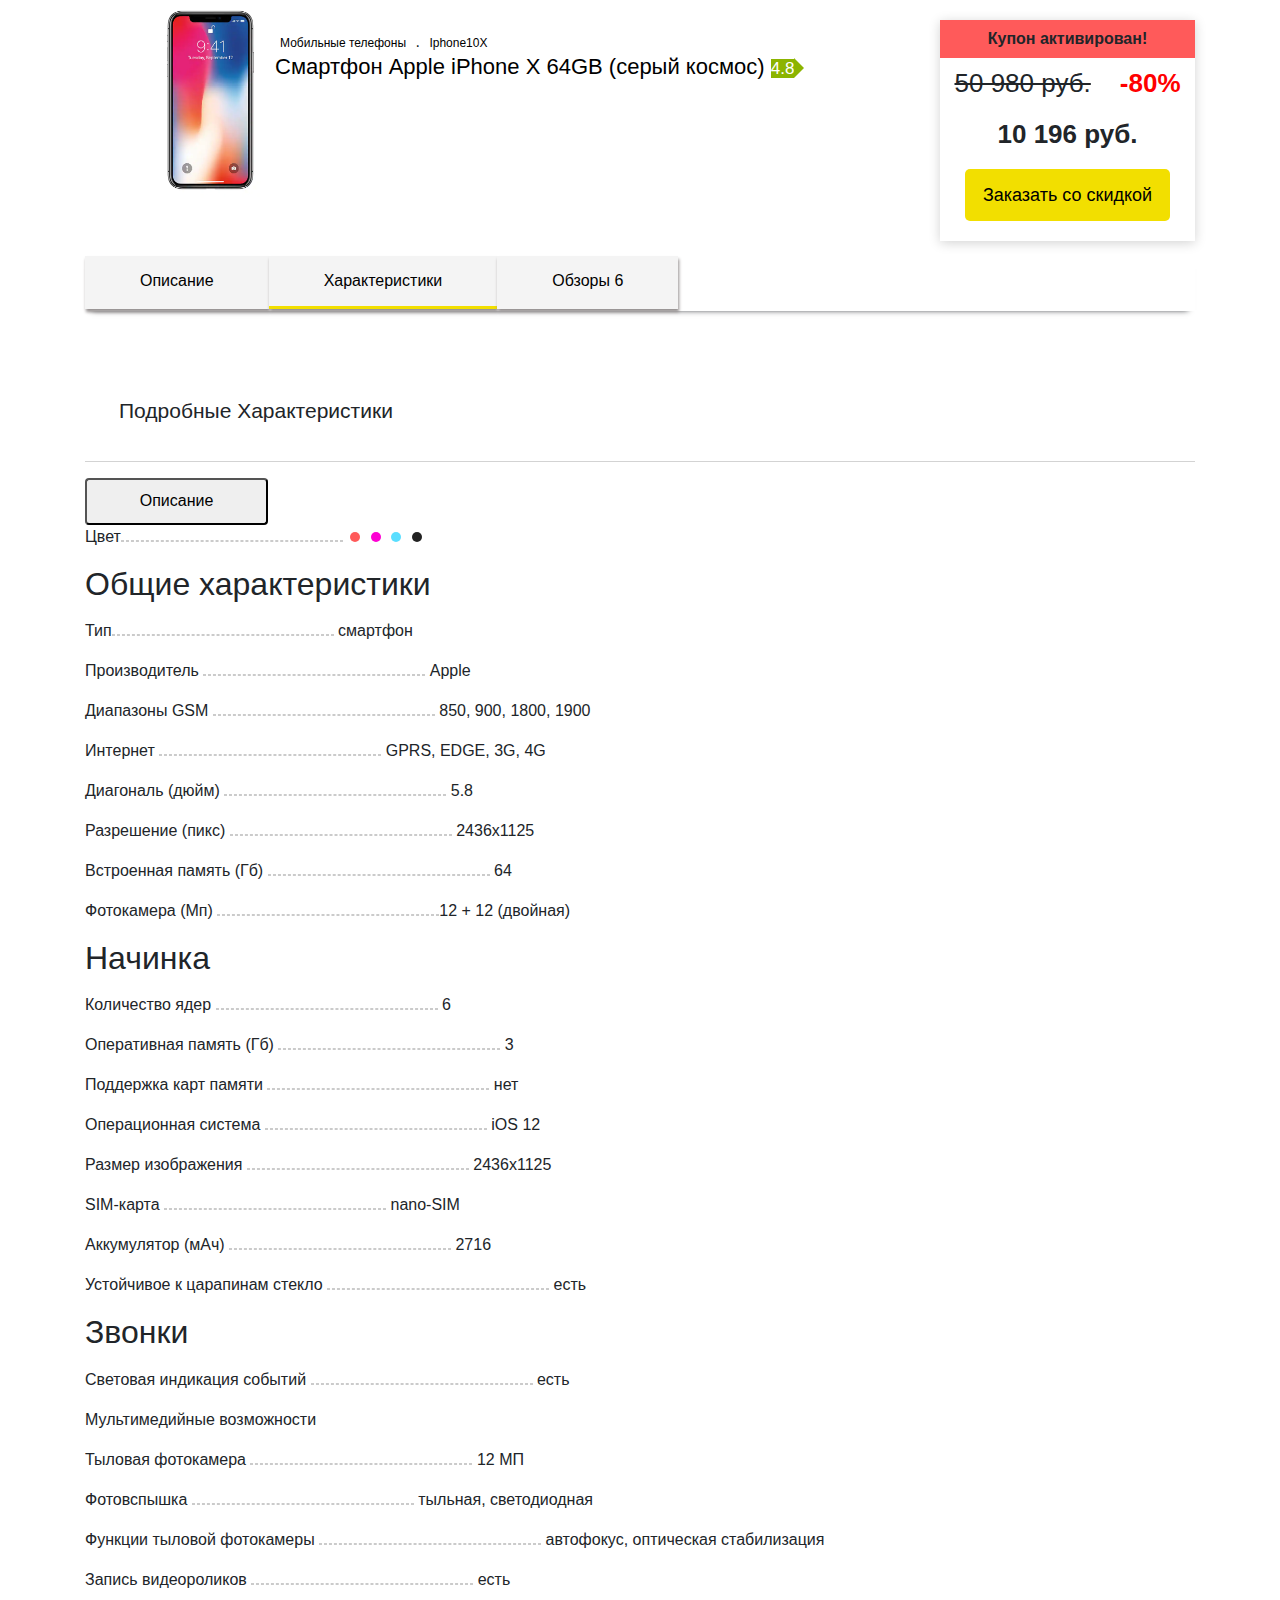
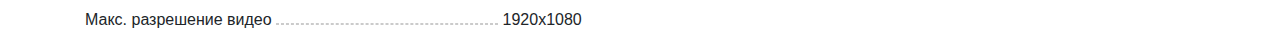
==== index2.html @ 0cd56d47 "make index2.html and index3.html responsive" ====
﻿<!DOCTYPE html>
<html>

<head>
        <meta name="viewport" content="width=device-width, initial-scale=1.0">
        <meta http-equiv="X-UA-Compatible" content="ie=edge">
        <link rel="stylesheet" href="index2.html">
        <link rel="stylesheet" href="index3.html">
        <link rel="stylesheet" href="https://stackpath.bootstrapcdn.com/bootstrap/4.3.1/css/bootstrap.min.css"
                integrity="sha384-ggOyR0iXCbMQv3Xipma34MD+dH/1fQ784/j6cY/iJTQUOhcWr7x9JvoRxT2MZw1T"
                crossorigin="anonymous">

        <link href="Iphone.css" rel="stylesheet">
        <title>Смартфон Iphone 10X</title>
</head>

<body>
        <header>
                <div class="container">
                        <div class="row">
                                <div class="col-lg-2 offset-lg-0 col-md-3  col-12">
                                        <div class="logo">
                                                <a href> <img src="space gray-hero.jpg" class="logoimg"></a>
                                        </div>
                                </div>
                                <div class="col-lg-7 offset-lg-0 col-md-5  col-12">
                                        <div class="title">
                                                <div class="title-a">
                                                        <a href="#">Мобильные телефоны</a>
                                                        <span>.</span>
                                                        <a href="#">Iphone10X</a>
                                                </div>
                                                <div class="title-h1">
                                                        <h1>
                                                                <a href="#">Смартфон Apple iPhone X 64GB (серый
                                                                        космос)</a>
                                                                <span>4.8</span>

                                                        </h1>
                                                </div>
                                        </div>
                                </div>
                                <div class="col-lg-3 offset-lg-0 col-md-4  col-12">
                                        <div class="count">
                                                <div class="count-text-info">
                                                        Купон активирован!
                                                </div>
                                                <div class="count-sum-sale">
                                                        <span class="before-sum">50 980 руб.</span>
                                                        <span class="before2-sum">-80%</span>
                                                </div>
                                                <div class="count-head-sum">
                                                        <span class="new-sum">10 196 руб.</span>
                                                </div>
                                                <div class="count-sum-btn">
                                                        <button class="count-sum-btn-style">Заказать со скидкой</button>
                                                </div>
                                        </div>
                                </div>

                        </div>
                </div>
        </header>
        <nav>
                <div class="container">
                        <div class="row">
                                <div class="col-lg-12 col-md-12">
                                        <div class="menu">
                                                <ul>
                                                        <li><a href="index.html">Описание</a>
                                                        </li>
                                                        <li class="secondLink__border"><a href="index2.html">Характеристики</a></li>
                                                        <li><a href="index3.html">Обзоры 6</a></li>
                                                </ul>
                                        </div>
                                </div>

                        </div>
                </div>
                <hr />
        </nav>
        <main class="divrooms">
                <div class="container">
                        <p class="h1_page2">Подробные Характеристики</p>
                        <a href="index.html"><button class="button_description_page2">Описание</button></a>
                </div>
                <div class="container">
                        <p>Цвет<span class="liner"></span>
                                <span class="cl1"></span>
                                <span class="cl2"></span>
                                <span class="cl3"></span>
                                <span class="cl4"></span>
                                <span class="cl5"></span> </p>
                        <p>
                                <h2>Общие характеристики</h2>
                        </p>
                        <p><span class='type'>Тип</span><span class="liner"></span> смартфон</p>
                        <p>Производитель <span class="liner"></span> Apple</p>
                        <p>Диапазоны GSM <span class="liner"></span> 850, 900, 1800, 1900</p>
                        <p>Интернет <span class="liner"></span> GPRS, EDGE, 3G, 4G</p>
                        <p>Диагональ (дюйм) <span class="liner"></span> 5.8</p>
                        <p>Разрешение (пикс) <span class="liner"></span> 2436x1125</p>
                        <p>Встроенная память (Гб) <span class="liner"></span> 64</p>
                        <p>Фотокамера (Мп) <span class="liner"></span>12 + 12 (двойная)</p>
                        <p>
                                <h2>Начинка</h2>
                        </p>
                        <p>Количество ядер <span class="liner"></span> 6</p>
                        <p>Оперативная память (Гб) <span class="liner"></span> 3</p>
                        <p>Поддержка карт памяти <span class="liner"></span> нет</p>
                        <p>Операционная система <span class="liner"></span> iOS 12</p>
                        <p>Размер изображения <span class="liner"></span> 2436x1125</p>
                        <p>SIM-карта <span class="liner"></span> nano-SIM</p>
                        <p>Аккумулятор (мАч) <span class="liner"></span> 2716</p>
                        <p>Устойчивое к царапинам стекло <span class="liner"></span> есть</p>
                        <p>
                                <h2>Звонки</h2>
                        </p>
                        <p>Световая индикация событий <span class="liner"></span> есть</p>
                        <p>Мультимедийные возможности</p>
                        <p>Тыловая фотокамера <span class="liner"></span> 12 МП</p>
                        <p>Фотовспышка <span class="liner"></span> тыльная, светодиодная</p>
                        <p>Функции тыловой фотокамеры <span class="liner"></span> автофокус, оптическая стабилизация</p>
                        <p>Запись видеороликов <span class="liner"></span> есть</p>
                        <p>Макс. разрешение видео <span class="liner"></span> 1920x1080</p>
                </div>
        </main>
        <aside>

        </aside>
        <footer>

        </footer>
        <script src="Iphone.js"></script>
        <script src="http://ajax.googleapis.com/ajax/libs/jquery/1.11.2/jquery.min.js"></script>
        <script src="okzoom.js"></script>
        <script>
                $(function () {
                        $('#example').okzoom({
                                width: 200,
                                height: 200,
                                border: "1px solid black",
                                shadow: "0 0 5px #000"
                        });
                });
        </script>
        <script src="https://code.jquery.com/jquery-3.3.1.slim.min.js"
                integrity="sha384-q8i/X+965DzO0rT7abK41JStQIAqVgRVzpbzo5smXKp4YfRvH+8abtTE1Pi6jizo"
                crossorigin="anonymous"></script>
        <script src="https://cdnjs.cloudflare.com/ajax/libs/popper.js/1.14.7/umd/popper.min.js"
                integrity="sha384-UO2eT0CpHqdSJQ6hJty5KVphtPhzWj9WO1clHTMGa3JDZwrnQq4sF86dIHNDz0W1"
                crossorigin="anonymous"></script>
        <script src="https://stackpath.bootstrapcdn.com/bootstrap/4.3.1/js/bootstrap.min.js"
                integrity="sha384-JjSmVgyd0p3pXB1rRibZUAYoIIy6OrQ6VrjIEaFf/nJGzIxFDsf4x0xIM+B07jRM"
                crossorigin="anonymous"></script>
</body>

</html>
---- Iphone.css ----
.row {
    display: flex;
  flex-direction: row;
}
.logoimg {
    width: 250px;
    height: 200px;
   
}
.title-a a {
    font-size: 12px;
    color: #404040;
    padding: 0 5px;
}
a {
    text-decoration: none !important;
    color: black !important;
}
a:hover {
    color: red;
}
h1 {
    font-size: 22px;
}
.title {
    margin-top: 30px;
}
.title-h1 span {
    background: #8cb400;
    color: white;
    font-weight: 100;
    font-size: 17px;
}
.title-h1 span::after {
    content: "";
    position: absolute;
    top: 58px;
    left: 1130,5px;
    border-top: 10.5px solid transparent;
    border-left: 10px solid #8cb400;
    border-bottom: 10.5px solid transparent;
}
.title-h1 a:hover {
color: red !important;
}
.count-text-info {
    background-color: #ff5a5a;
    box-sizing: border-box;
}
.count {
    box-shadow: 0px 2px 11px 0px lightgrey;
    margin-top: 20px;
}
.count-text-info {
    text-align: center;
    font-weight: bold;
    padding: 7px 0;
}
.count-sum-sale {
    display: flex;
    justify-content: space-around;
    margin: 6px 0;
}
.before-sum {
    font-size: 26px;
    text-decoration: line-through;
}
.before2-sum {
font-weight: bold;
font-size: 26px;
color: red;
}
.count-head-sum {
    text-align: center;
    font-size: 26px;
    font-weight: bold;
    margin: 12px;
}
.count-sum-btn{
    display: block;
    text-align: center;
    margin: 15px;
    padding-bottom: 10px;
}
.count-sum-btn-style {
    width: 91%;
    height: 52px;
    background: #f2df00;
    border: none;
    border-radius: 5px;
    color: black;
    font-size: 18px;
    margin:10px auto;
    display:block;
}
.count-sum-btn-style:hover {
    cursor: pointer;
}

nav .row {
    padding-left: -10px;
    padding-right: -10px;
}
.menu ul{
    list-style: none;
    padding: 0px;
    margin: 0;
    display: flex;
    box-shadow: 0 6px 6px -7px;
    border-bottom: 2px solid transparent;
}

.menu a {
    
}
.menu a:hover {
    color:black;
}
.menu li {
    padding: 13px 55px;
    box-shadow: 1px 3px 3px #969191;
    background: #f4f4f4;
    color: black;
}
.menu li:hover {
    cursor: pointer;
    background-color: white;
}
hr {
    width: 78%;
    margin-top: 0;
    box-shadow: -1px 1px 4px 0px black;
    border-top: 0px solid gray !important;
}
.productsinfo ul {
    padding-left: 15px;
    color: #6b6b6bf2;
    font-size: 15px;
}

.appleimg {
    width: 50px;
    height: 50px;
}

.mainboxpage1 {
    display: flex;
    flex-direction: column;
}
.productsinfo p {
    font-size: 14px;
    font-weight: 700;
    color: #222;
}
.divrooms .delivery {
    height: 119px;
    box-shadow: 0px 5px 9px 0px lightgrey;
}
.newcount {

}
.new-price-btn {
    width: 200px;
    height: 52px;
    background: #f2df00;
    border: none;
    border-radius: 5px;
    color: black;
    font-size: 18px;
    margin: 27px auto;
    display:block;
}
.new-price-btn:hover {
    cursor: pointer;
}
.delivery p {
    
text-align: left;
    
margin: 8px 27px;
    
color: grey;
}



.h1_page2 {
    padding: 34px;
    font-size: 21px;
    margin-top: 50px;
    border-bottom: 1px solid lightgrey;
}
.h1_page2::after {
color: black;
box-shadow: 1px black;
}

.button_description_page2 {
    width: 183px;
    height: 47px;
    border-radius: 4px;
}
.button_description_page2:hover {
    cursor: pointer;
}
.liner {
    display: inline-block;
    width: 20%;
    border: 1px dashed #cbcbcb;
}

  .cl1, .cl2, .cl3, .cl4, .cl5 {
    width: 10px;
    height: 10px;
    display: inline-block;
    border-radius: 50px;
    margin: 0 3px; 
  } 


  .cl1 {
    background-color: #ff5a5a;
  }
  .cl2 {
    background-color: #fd01d3;
  }
  .cl3 {
    background-color: #5adeff;
  }
  .cl4 {
    background-color: #8cb400;
  }
  .cl4 {
    background-color:#222;
  }

  .container_page3 li {
      padding-left: 50px;
      margin-bottom: 20px;
      line-height: 1.5em;
  }
  .ex1 {
font-size: 18px;
color: #33c !important;
font-weight: bold;
  }
  .ex2 {
    font-size: 15px;
    color: #070 !important;
  }

  .form-control {
      
  }
  .modal-content {
      background-color: royalblue !important;
  }
  .modal-footer .btn {

width: 100%;
  }

  .firstLink__border {
      border-bottom: 3px solid #f2df00;
  }

  .secondLink__border {
    border-bottom: 3px solid #f2df00;
  }
  .thirdLink__border {
    border-bottom: 3px solid #f2df00;
  }

  .divrooms .container:nth-child(2) .row__align {
      text-align: center;

  }

  .divrooms .container:nth-child(2) .row__align .col-12 iframe {
      width: 100% !important;

  }

  @media screen and (min-width:768px) and (max-width:1024px) {
      .title-a {
          text-align: center;
      }
      .title-h1 {
        text-align: center;
    }


.phoneimg {
    text-align: center;
}
.description .col-md-12:nth-child(2) {
    text-align: center;
}
.productsinfo ul {
    list-style-type: none;
}
nav .menu li:nth-child(1) {
    margin-left: 7%;
}

.title-h1 span::after {
    top: 84px;
}
.description .col-md-12:nth-child(3) {
    margin-top: 20px;
}

  }


  @media screen and (max-width:767px) {
      .logo {
          text-align: center;
      }

      .title {
          text-align: center;
      }
      .menu ul {
          display: unset;
          text-align: center;
      }
      .menu li {
          display: block !important;
      }
      .phoneimg {
          text-align: center;
      }
      .description .col-md-12:nth-child(2) {
        text-align: center;
    }
    .productsinfo ul {
        list-style-type: none;
    }

    .title-h1 span::after {
        top: 85px ;
    }
    .description .col-md-12:nth-child(3) {
        margin-top: 20px;
    }
  }
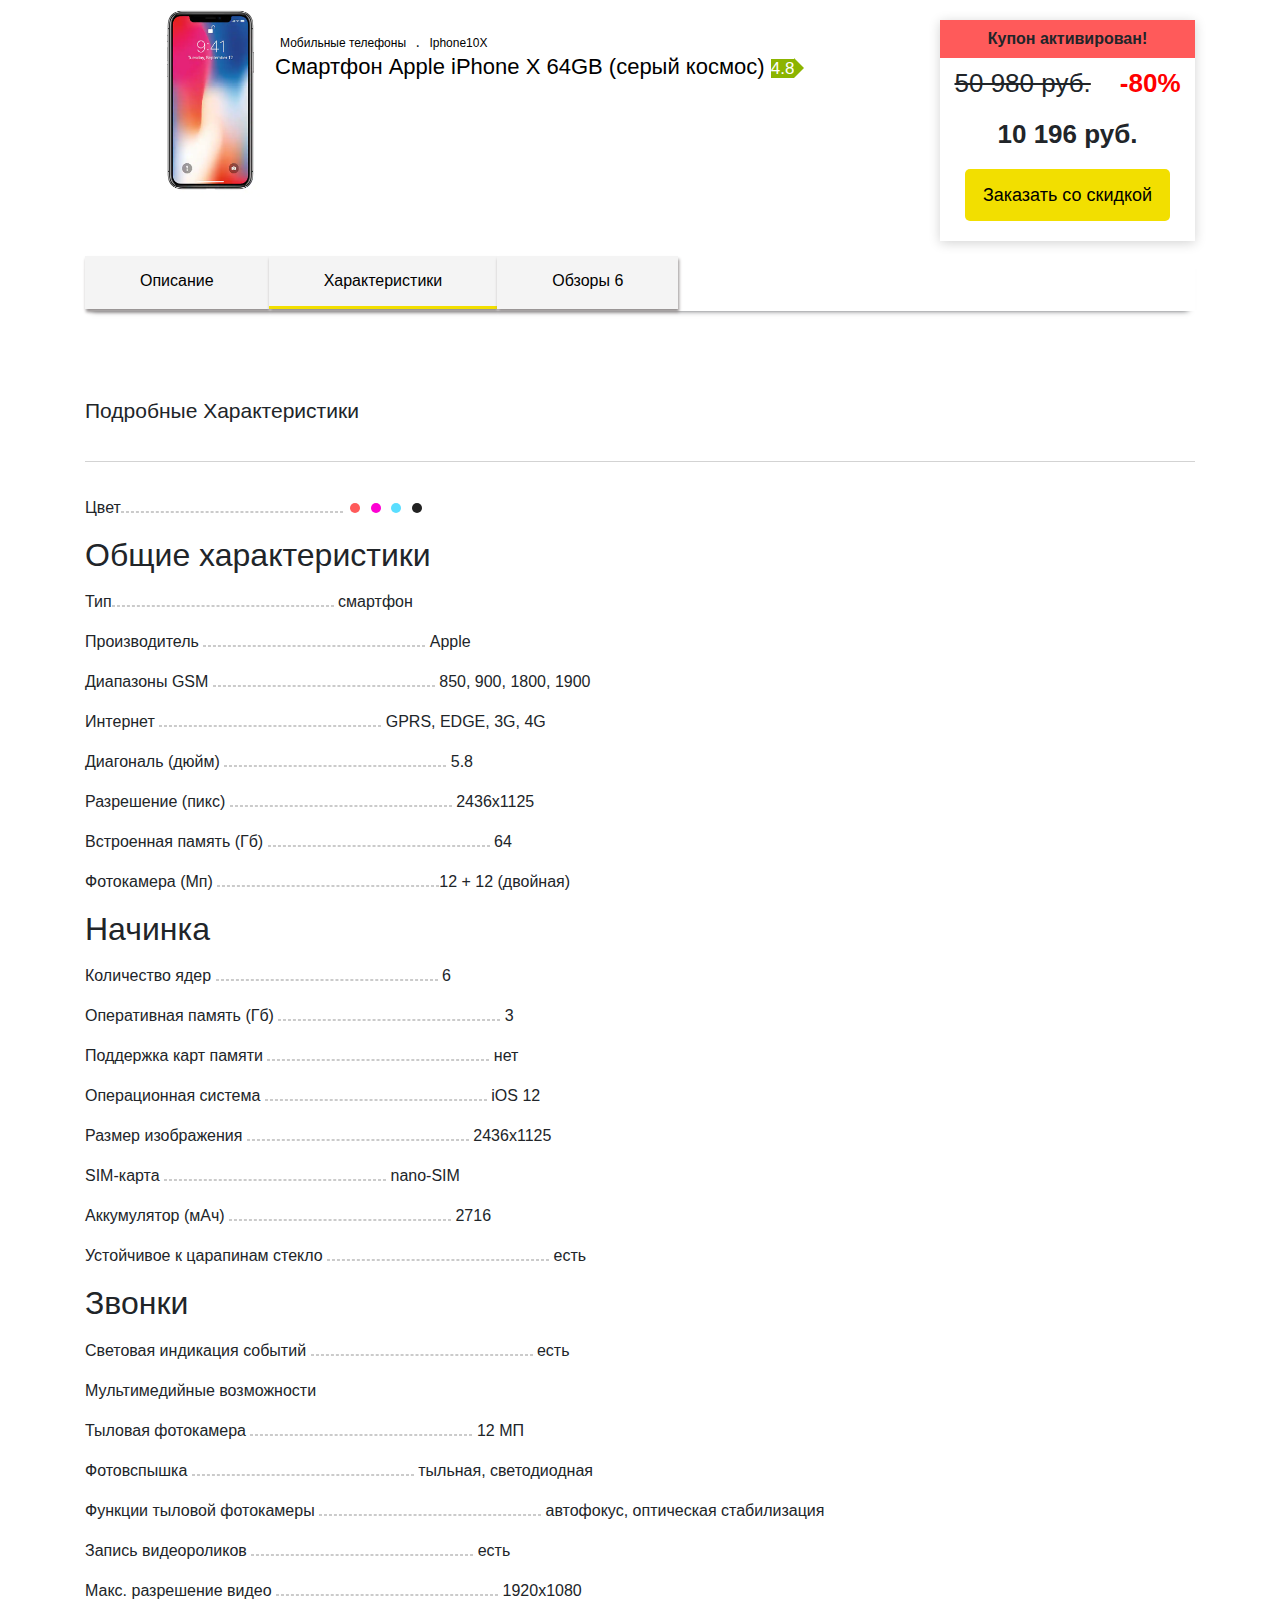
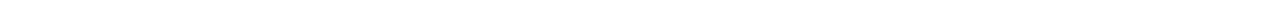
==== commit 6c9a413b: "remake some stuff" ====
--- a/index2.html
+++ b/index2.html
@@ -82,7 +82,6 @@
         <main class="divrooms">
                 <div class="container">
                         <p class="h1_page2">Подробные Характеристики</p>
-                        <a href="index.html"><button class="button_description_page2">Описание</button></a>
                 </div>
                 <div class="container">
                         <p>Цвет<span class="liner"></span>
--- a/Iphone.css
+++ b/Iphone.css
@@ -186,10 +186,11 @@
 
 
 .h1_page2 {
-    padding: 34px;
+    padding: 34px 0px;
     font-size: 21px;
     margin-top: 50px;
     border-bottom: 1px solid lightgrey;
+    margin-bottom: 34px;
 }
 .h1_page2::after {
 color: black;
